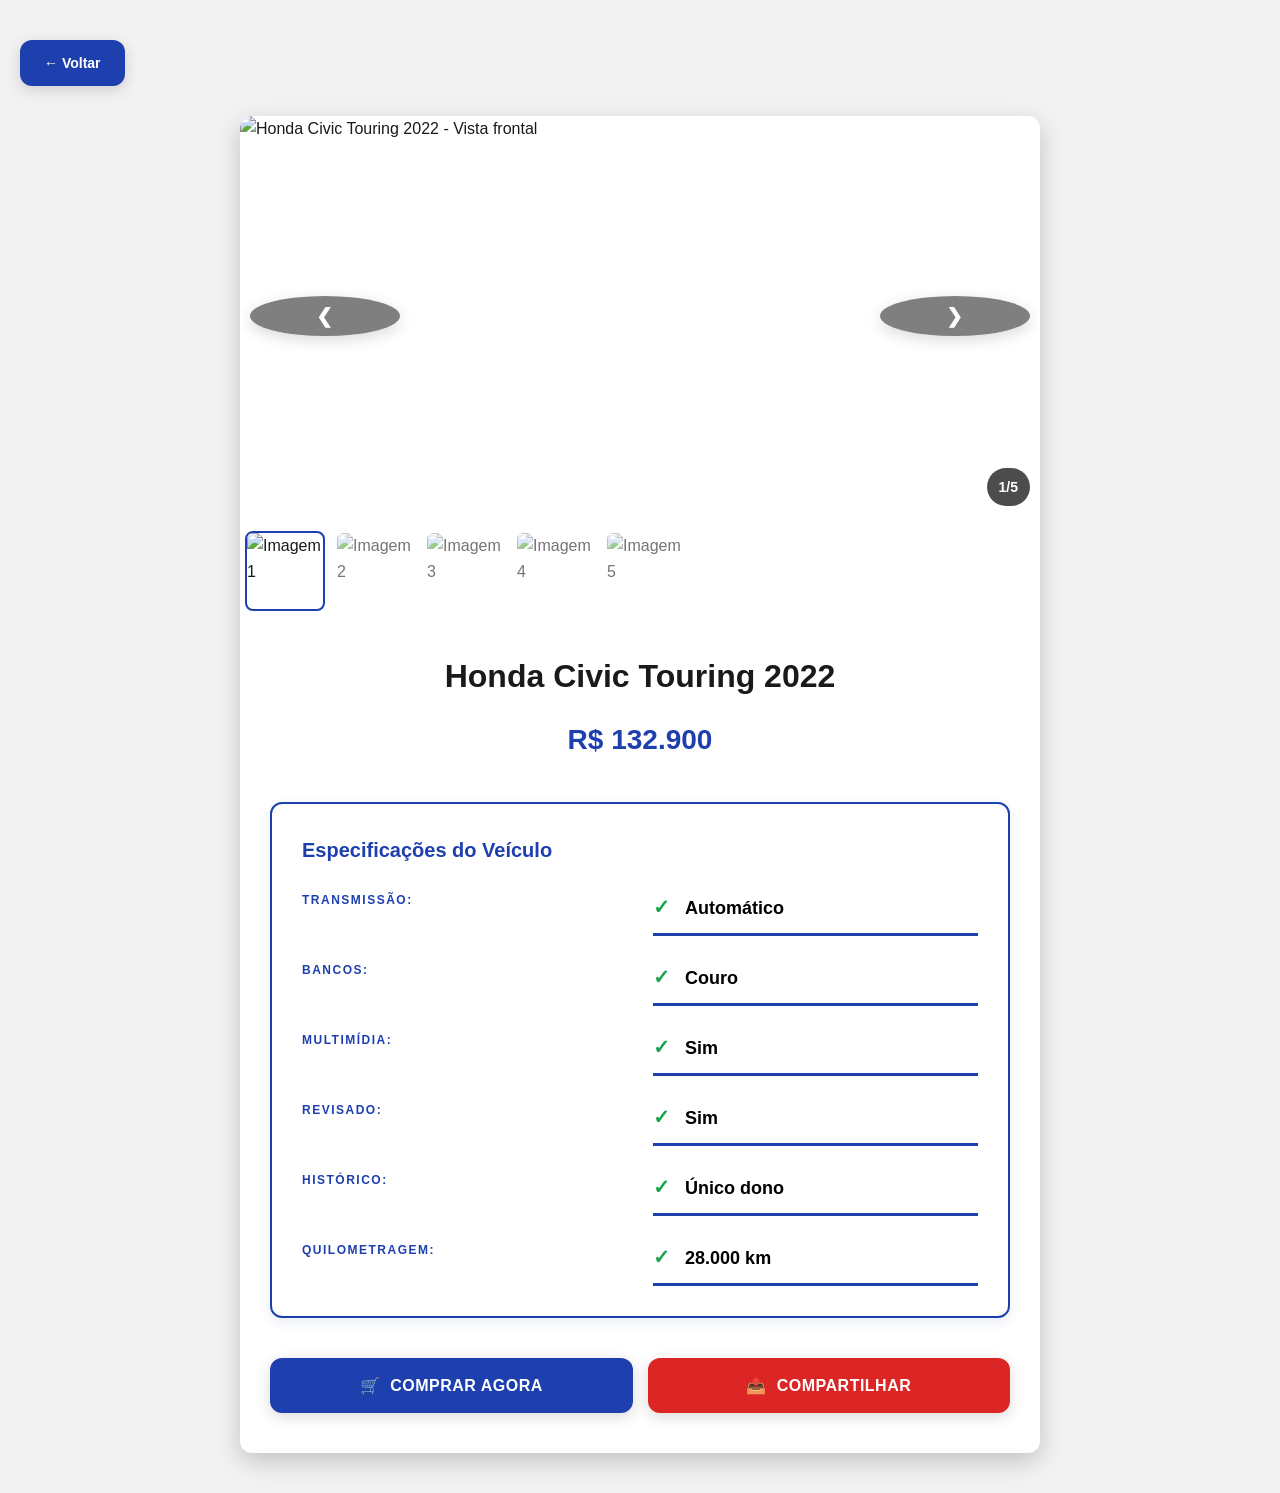
==== detalhes.html @ 36376720 "Initial commit: Publish AutoCar Marketplace - Estrutura inicial do projeto com páginas, estilos e sc" ====
<!DOCTYPE html>
<html lang="pt-BR">

<head>
    <meta charset="UTF-8">
    <meta name="viewport" content="width=device-width, initial-scale=1.0">
    <meta name="description" content="Detalhes do veículo - Honda Civic Touring 2022">
    <meta name="theme-color" content="#1a1a1a">
    <title>Honda Civic Touring 2022 - AutoCar Marketplace</title>
    <link rel="stylesheet" href="css/detalhes.css">
</head>

<body>

<main class="vehicle-details">

    <header class="details-header">
        <a href="index.html" class="back-link" aria-label="Voltar para página inicial">
            ← Voltar
        </a>
    </header>

    <article class="vehicle-card">

        <figure class="vehicle-image">
            <img 
                src="https://image1.mobiauto.com.br/images/api/images/v1.0/49870207/transform/fl_progressive,f_webp,q_85,w_959" 
                alt="Honda Civic Touring 2022 - Vista frontal"
                loading="lazy"
            >
        </figure>

        <section class="vehicle-info">

            <div class="header-info">
                <h1>Honda Civic Touring 2022</h1>
                <p class="price">R$ 132.900</p>
            </div>

            <section class="specifications" aria-labelledby="specs-title">
                <h2 id="specs-title">Especificações do Veículo</h2>
                <dl class="specs-list">
                    <dt>Transmissão:</dt>
                    <dd>Automático</dd>
                    
                    <dt>Bancos:</dt>
                    <dd>Couro</dd>
                    
                    <dt>Multimídia:</dt>
                    <dd>Sim</dd>
                    
                    <dt>Revisado:</dt>
                    <dd>Sim</dd>
                    
                    <dt>Histórico:</dt>
                    <dd>Único dono</dd>
                    
                    <dt>Quilometragem:</dt>
                    <dd>28.000 km</dd>
                </dl>
            </section>

            <div class="actions">
                <button class="btn btn-primary" onclick="handlePurchase()" aria-label="Comprar Honda Civic Touring 2022">
                    <span>🛒</span> Comprar Agora
                </button>

                <button class="btn btn-secondary" onclick="handleShare()" aria-label="Compartilhar anúncio do veículo">
                    <span>📤</span> Compartilhar
                </button>
            </div>

        </section>

    </article>

</main>

<script src="js/galeria.js" defer></script>
<script src="js/detalhes.js" defer></script>

</body>

</html>
---- css/detalhes.css ----
* {
  margin: 0;
  padding: 0;
  box-sizing: border-box;
}

:root {
  --primary-color: #1e40af;
  --primary-hover: #1e3a8a;
  --secondary-color: #dc2626;
  --secondary-hover: #b91c1c;
  --success-color: #16a34a;
  --background-light: #f2f2f2;
  --background-white: #ffffff;
  --text-dark: #1a1a1a;
  --text-light: #404040;
  --border-color: #e0e0e0;
  --shadow-sm: 0 2px 8px rgba(0, 0, 0, 0.1);
  --shadow-md: 0 4px 15px rgba(0, 0, 0, 0.15);
  --shadow-lg: 0 8px 25px rgba(0, 0, 0, 0.2);
  --border-radius: 12px;
  --transition: all 0.3s ease;
}

html {
  scroll-behavior: smooth;
}

body {
  font-family: -apple-system, BlinkMacSystemFont, 'Segoe UI', Roboto, 'Helvetica Neue', Arial, sans-serif;
  background-color: var(--background-light);
  color: var(--text-dark);
  line-height: 1.6;
  min-height: 100vh;
  display: flex;
  flex-direction: column;
}

/* ===== MAIN ===== */
main {
  flex: 1;
  padding: 40px 20px;
}

/* ===== DETAILS HEADER ===== */
.details-header {
  margin-bottom: 30px;
}

.back-link {
  display: inline-block;
  padding: 12px 24px;
  background-color: var(--primary-color);
  color: white;
  border-radius: var(--border-radius);
  text-decoration: none;
  font-weight: 700;
  transition: var(--transition);
  font-size: 14px;
  box-shadow: var(--shadow-md);
}

.back-link:hover {
  background-color: var(--primary-hover);
  transform: translateY(-2px);
  box-shadow: var(--shadow-lg);
}

/* ===== VEHICLE CARD ===== */
.vehicle-card {
  background-color: var(--background-white);
  max-width: 800px;
  margin: 0 auto;
  border-radius: var(--border-radius);
  overflow: hidden;
  box-shadow: var(--shadow-lg);
  animation: slideIn 0.5s ease-out;
}

@keyframes slideIn {
  from {
    opacity: 0;
    transform: translateY(20px);
  }
  to {
    opacity: 1;
    transform: translateY(0);
  }
}

/* ===== VEHICLE IMAGE ===== */
.vehicle-image {
  position: relative;
  margin: 0;
}

.vehicle-image img {
  width: 100%;
  height: 400px;
  object-fit: cover;
  display: block;
}

.vehicle-badge {
  position: absolute;
  top: 20px;
  right: 20px;
  background-color: var(--secondary-color);
  color: white;
  padding: 10px 20px;
  border-radius: 25px;
  font-size: 12px;
  font-weight: 700;
  text-transform: uppercase;
  box-shadow: var(--shadow-md);
}

/* ===== VEHICLE INFO ===== */
.vehicle-info {
  padding: 40px 30px;
}

.header-info {
  text-align: center;
  margin-bottom: 40px;
}

.header-info h1 {
  font-size: 32px;
  font-weight: 700;
  color: var(--text-dark);
  margin-bottom: 15px;
}

.price {
  font-size: 28px;
  color: var(--primary-color);
  font-weight: 700;
  margin: 0;
}

/* ===== SPECIFICATIONS ===== */
.specifications {
  margin: 40px 0;
  padding: 30px;
  background-color: #ffffff;
  border-radius: var(--border-radius);
  border: 2px solid var(--primary-color);
  box-shadow: 0 4px 12px rgba(30, 64, 175, 0.1);
}

.specifications h2 {
  font-size: 20px;
  color: var(--primary-color);
  margin-bottom: 25px;
  text-align: left;
  font-weight: 700;
}

.specs-list {
  display: grid;
  grid-template-columns: repeat(auto-fit, minmax(250px, 1fr));
  gap: 25px;
  list-style: none;
}

.specs-list dt {
  font-weight: 700;
  color: var(--primary-color);
  font-size: 12px;
  text-transform: uppercase;
  letter-spacing: 1.5px;
  margin-bottom: 8px;
  display: block;
}

.specs-list dd {
  color: #000000;
  font-size: 18px;
  font-weight: 700;
  margin: 0;
  padding: 0;
  border-bottom: 3px solid var(--primary-color);
  padding-bottom: 10px;
  opacity: 1;
}

.specs-list dd::before {
  content: "✓ ";
  color: var(--success-color);
  font-weight: 700;
  margin-right: 10px;
  font-size: 20px;
  opacity: 1;
}

/* ===== ACTIONS ===== */
.actions {
  display: flex;
  gap: 15px;
  margin-top: 40px;
  flex-wrap: wrap;
}

button {
  flex: 1;
  min-width: 150px;
  padding: 18px 24px;
  border: none;
  border-radius: var(--border-radius);
  cursor: pointer;
  font-weight: 700;
  font-size: 16px;
  transition: var(--transition);
  display: flex;
  align-items: center;
  justify-content: center;
  gap: 10px;
  white-space: nowrap;
  box-shadow: var(--shadow-md);
  text-transform: uppercase;
  letter-spacing: 0.5px;
}

button:active {
  transform: translateY(2px);
}

.btn-primary {
  background-color: var(--primary-color);
  color: white;
}

.btn-primary:hover {
  background-color: var(--primary-hover);
  transform: translateY(-3px);
  box-shadow: var(--shadow-lg);
}

.btn-secondary {
  background-color: var(--secondary-color);
  color: white;
}

.btn-secondary:hover {
  background-color: var(--secondary-hover);
  transform: translateY(-3px);
  box-shadow: var(--shadow-lg);
}

button:focus-visible {
  outline: 3px solid var(--primary-color);
  outline-offset: 3px;
}

/* ===== FOOTER ===== */
footer {
  background-color: var(--text-dark);
  color: white;
  text-align: center;
  padding: 30px;
  margin-top: auto;
}

footer p {
  font-size: 14px;
  margin: 5px 0;
}

/* ===== NOTIFICAÇÕES ===== */
.notification {
  position: fixed;
  top: 20px;
  right: 20px;
  padding: 16px 24px;
  border-radius: var(--border-radius);
  font-weight: 600;
  opacity: 0;
  transform: translateX(400px);
  transition: var(--transition);
  z-index: 1000;
  box-shadow: var(--shadow-lg);
}

.notification.show {
  opacity: 1;
  transform: translateX(0);
}

.notification-success {
  background-color: var(--success-color);
  color: white;
}

.notification-info {
  background-color: var(--primary-color);
  color: white;
}

.notification-warning {
  background-color: #fbbf24;
  color: #1a1a1a;
}

.notification-error {
  background-color: var(--secondary-color);
  color: white;
}

/* ===== MODAL ===== */
.modal {
  position: fixed;
  top: 0;
  left: 0;
  width: 100%;
  height: 100%;
  background-color: rgba(0, 0, 0, 0.6);
  display: flex;
  align-items: center;
  justify-content: center;
  z-index: 999;
  opacity: 0;
  pointer-events: none;
  transition: opacity 0.3s ease;
}

.modal.show {
  opacity: 1;
  pointer-events: auto;
}

.modal-content {
  background-color: white;
  padding: 30px;
  border-radius: var(--border-radius);
  box-shadow: var(--shadow-lg);
  max-width: 500px;
  width: 90%;
  text-align: center;
  border-top: 4px solid var(--primary-color);
}

.modal-content h2 {
  color: var(--primary-color);
  margin-bottom: 15px;
  font-size: 24px;
  font-weight: 700;
}

.modal-content p {
  color: var(--text-light);
  margin-bottom: 30px;
  font-size: 16px;
}

.modal-buttons {
  display: flex;
  gap: 15px;
  justify-content: center;
}

.modal-confirm,
.modal-cancel {
  padding: 14px 24px;
  border: none;
  border-radius: var(--border-radius);
  cursor: pointer;
  font-weight: 700;
  font-size: 14px;
  transition: var(--transition);
  flex: 1;
  max-width: 150px;
  text-transform: uppercase;
}

.modal-confirm {
  background-color: var(--primary-color);
  color: white;
}

.modal-confirm:hover {
  background-color: var(--primary-hover);
  transform: translateY(-2px);
}

.modal-cancel {
  background-color: #000000;
  color: white;
}

.modal-cancel:hover {
  background-color: #000000;
  transform: translateY(-2px);
}

/* ===== SHARE MENU ===== */
.share-menu {
  position: fixed;
  top: 0;
  left: 0;
  width: 100%;
  height: 100%;
  background-color: rgba(0, 0, 0, 0.6);
  display: flex;
  align-items: center;
  justify-content: center;
  z-index: 999;
  opacity: 0;
  pointer-events: none;
  transition: opacity 0.3s ease;
}

.share-menu.show {
  opacity: 1;
  pointer-events: auto;
}

.share-menu-content {
  background-color: white;
  padding: 30px;
  border-radius: var(--border-radius);
  box-shadow: var(--shadow-lg);
  max-width: 400px;
  width: 90%;
  border-top: 4px solid var(--primary-color);
}

.share-menu-content h3 {
  color: var(--primary-color);
  margin-bottom: 20px;
  text-align: center;
  font-size: 20px;
  font-weight: 700;
}

.share-option {
  width: 100%;
  padding: 14px 20px;
  margin-bottom: 10px;
  background-color: #f9f9f9;
  color: var(--text-dark);
  border: 2px solid var(--primary-color);
  border-radius: var(--border-radius);
  cursor: pointer;
  font-weight: 600;
  font-size: 16px;
  transition: var(--transition);
  display: flex;
  align-items: center;
  justify-content: flex-start;
  gap: 12px;
}

.share-option:hover {
  background-color: var(--primary-color);
  color: white;
  transform: translateX(5px);
  box-shadow: var(--shadow-md);
}

.share-option span {
  font-size: 20px;
}

.share-close {
  width: 100%;
  padding: 12px;
  margin-top: 15px;
  background-color: #666666;
  color: white;
  border: none;
  border-radius: var(--border-radius);
  cursor: pointer;
  font-weight: 700;
  font-size: 14px;
  transition: var(--transition);
  text-transform: uppercase;
}

.share-close:hover {
  background-color: #444444;
  transform: translateY(-2px);
}

/* ===== GALERIA ===== */
.gallery-container {
  width: 100%;
  display: flex;
  flex-direction: column;
  gap: 15px;
}

.gallery-main {
  position: relative;
  width: 100%;
}

.gallery-main img {
  width: 100%;
  height: 400px;
  object-fit: cover;
  border-radius: var(--border-radius);
}

.gallery-btn {
  position: absolute;
  top: 50%;
  transform: translateY(-50%);
  background-color: rgba(0, 0, 0, 0.5);
  color: white;
  border: none;
  width: 40px;
  height: 40px;
  font-size: 20px;
  cursor: pointer;
  border-radius: 50%;
  transition: var(--transition);
  display: flex;
  align-items: center;
  justify-content: center;
}

.gallery-btn:hover {
  background-color: rgba(0, 0, 0, 0.8);
}

.gallery-prev {
  left: 10px;
}

.gallery-next {
  right: 10px;
}

.gallery-counter {
  position: absolute;
  bottom: 10px;
  right: 10px;
  background-color: rgba(0, 0, 0, 0.7);
  color: white;
  padding: 8px 12px;
  border-radius: 20px;
  font-size: 14px;
  font-weight: 600;
}

.gallery-thumbnails {
  display: flex;
  gap: 10px;
  overflow-x: auto;
  padding: 0 5px;
}

.gallery-thumbnails img {
  width: 80px;
  height: 80px;
  object-fit: cover;
  border-radius: 8px;
  cursor: pointer;
  opacity: 0.6;
  transition: var(--transition);
  border: 2px solid transparent;
}

.gallery-thumbnails img:hover {
  opacity: 1;
}

.gallery-thumbnails img.active {
  opacity: 1;
  border-color: var(--primary-color);
}

/* ===== RESPONSIVIDADE ===== */
@media (max-width: 768px) {
  .vehicle-image img {
    height: 300px;
  }

  .vehicle-info {
    padding: 25px 20px;
  }

  .header-info h1 {
    font-size: 24px;
  }

  .price {
    font-size: 22px;
  }

  .specifications {
    padding: 20px;
  }

  .specifications h2 {
    font-size: 18px;
  }

  .specs-list {
    grid-template-columns: 1fr;
    gap: 20px;
  }

  .specs-list dt {
    font-size: 11px;
  }

  .specs-list dd {
    font-size: 16px;
  }

  .actions {
    flex-direction: column;
  }

  button {
    width: 100%;
    min-width: unset;
    padding: 16px 20px;
  }

  .gallery-main img {
    height: 300px;
  }
}

@media (max-width: 480px) {
  .vehicle-image img {
    height: 250px;
  }

  .vehicle-info {
    padding: 20px 15px;
  }

  .header-info h1 {
    font-size: 20px;
  }

  .price {
    font-size: 20px;
  }

  .specifications {
    padding: 15px;
  }

  .specifications h2 {
    font-size: 16px;
  }

  .specs-list {
    gap: 15px;
  }

  .specs-list dt {
    font-size: 10px;
  }

  .specs-list dd {
    font-size: 14px;
  }

  .actions {
    gap: 10px;
  }

  button {
    padding: 14px 16px;
    font-size: 13px;
  }

  .back-link {
    padding: 10px 16px;
    font-size: 12px;
  }

  .gallery-main img {
    height: 250px;
  }

  .gallery-thumbnails img {
    width: 60px;
    height: 60px;
  }
}

/* ===== ACESSIBILIDADE ===== */
@media (prefers-reduced-motion: prefer-reduced-motion) {
  * {
    animation-duration: 0.01ms !important;
    animation-iteration-count: 1 !important;
    transition-duration: 0.01ms !important;
  }
}

@media (prefers-color-scheme: dark) {
  :root {
    --background-light: #1a1a1a;
    --background-white: #2a2a2a;
    --text-dark: #f0f0f0;
    --text-light: #b0b0b0;
    --border-color: #404040;
  }
}
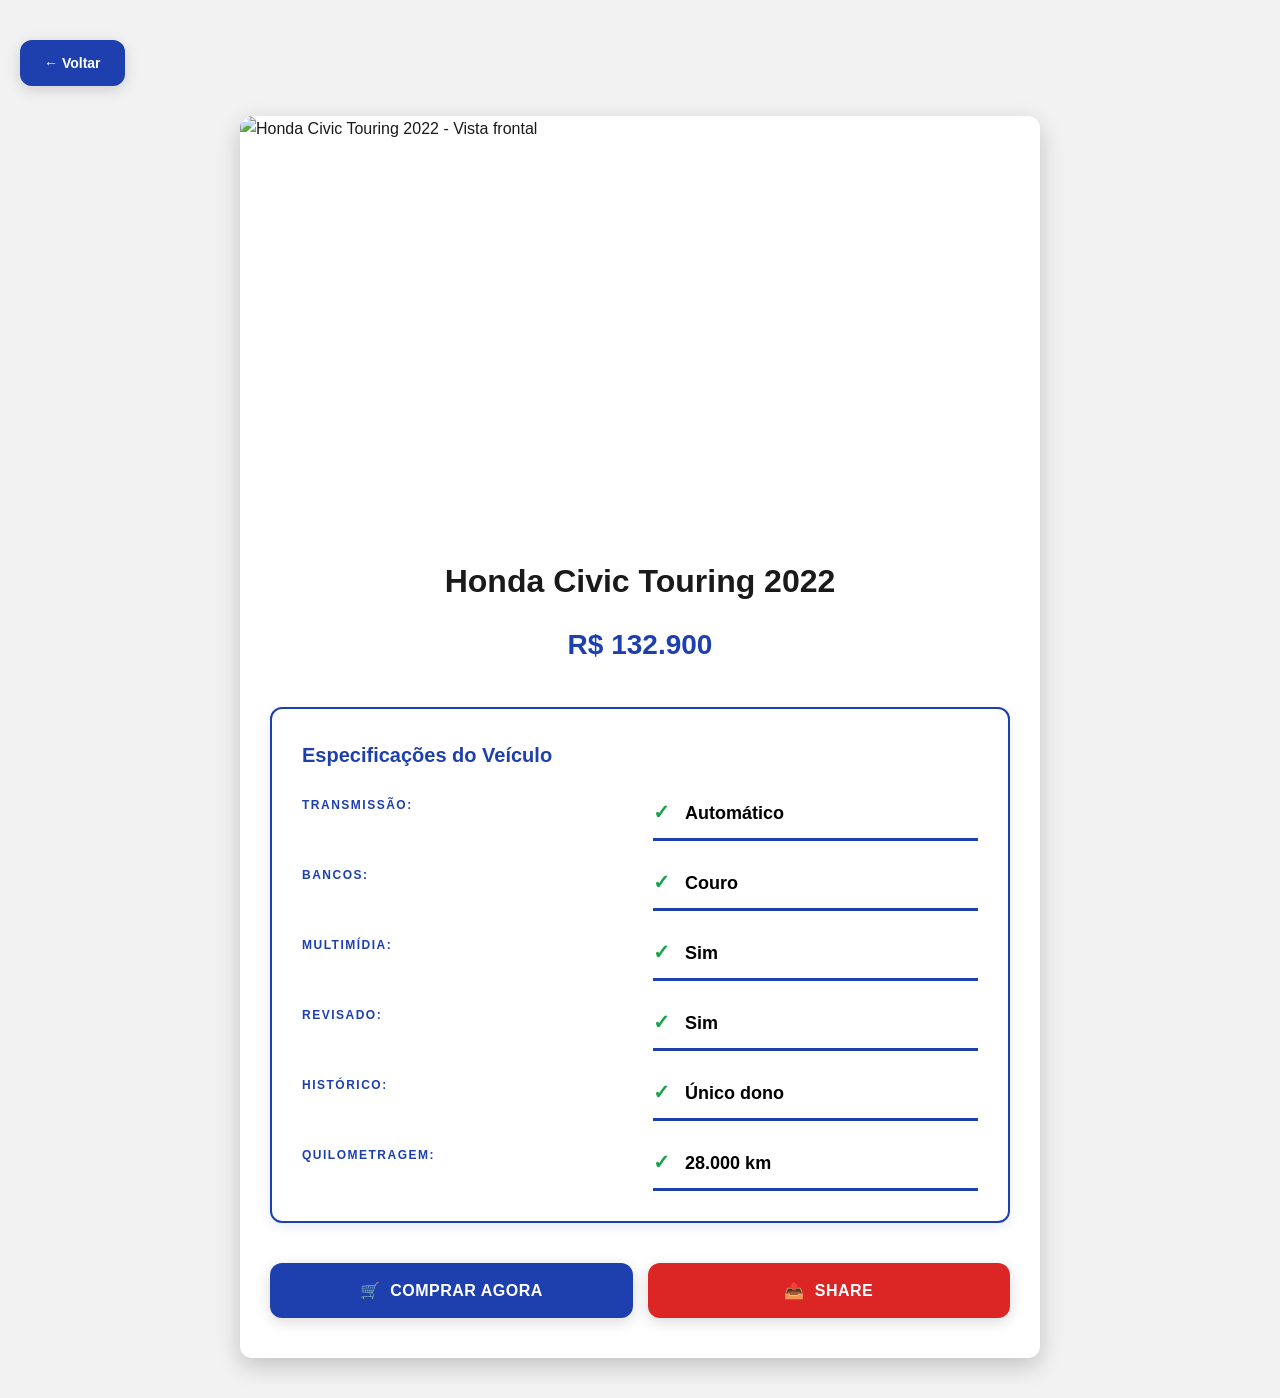
==== commit 0b8e39af: "compartilhar > share" ====
--- a/detalhes.html
+++ b/detalhes.html
@@ -66,7 +66,7 @@
                 </button>
 
                 <button class="btn btn-secondary" onclick="handleShare()" aria-label="Compartilhar anúncio do veículo">
-                    <span>📤</span> Compartilhar
+                    <span>📤</span> SHARE
                 </button>
             </div>
 
--- a/css/detalhes.css
+++ b/css/detalhes.css
@@ -175,14 +175,21 @@
 }
 
 .specs-list dd {
+<<<<<<< HEAD
+  color: var(--text-dark);
+=======
   color: #000000;
+>>>>>>> 34f2778c397e3755ad0755917b2faa8dd40517d7
   font-size: 18px;
   font-weight: 700;
   margin: 0;
   padding: 0;
   border-bottom: 3px solid var(--primary-color);
   padding-bottom: 10px;
-  opacity: 1;
+<<<<<<< HEAD
+=======
+  opacity: 1;
+>>>>>>> 34f2778c397e3755ad0755917b2faa8dd40517d7
 }
 
 .specs-list dd::before {
@@ -191,7 +198,10 @@
   font-weight: 700;
   margin-right: 10px;
   font-size: 20px;
-  opacity: 1;
+<<<<<<< HEAD
+=======
+  opacity: 1;
+>>>>>>> 34f2778c397e3755ad0755917b2faa8dd40517d7
 }
 
 /* ===== ACTIONS ===== */
@@ -482,6 +492,8 @@
   transform: translateY(-2px);
 }
 
+<<<<<<< HEAD
+=======
 /* ===== GALERIA ===== */
 .gallery-container {
   width: 100%;
@@ -571,6 +583,7 @@
   border-color: var(--primary-color);
 }
 
+>>>>>>> 34f2778c397e3755ad0755917b2faa8dd40517d7
 /* ===== RESPONSIVIDADE ===== */
 @media (max-width: 768px) {
   .vehicle-image img {
@@ -619,10 +632,13 @@
     min-width: unset;
     padding: 16px 20px;
   }
+<<<<<<< HEAD
+=======
 
   .gallery-main img {
     height: 300px;
   }
+>>>>>>> 34f2778c397e3755ad0755917b2faa8dd40517d7
 }
 
 @media (max-width: 480px) {
@@ -675,6 +691,8 @@
     padding: 10px 16px;
     font-size: 12px;
   }
+<<<<<<< HEAD
+=======
 
   .gallery-main img {
     height: 250px;
@@ -684,6 +702,7 @@
     width: 60px;
     height: 60px;
   }
+>>>>>>> 34f2778c397e3755ad0755917b2faa8dd40517d7
 }
 
 /* ===== ACESSIBILIDADE ===== */
@@ -703,4 +722,28 @@
     --text-light: #b0b0b0;
     --border-color: #404040;
   }
-}+<<<<<<< HEAD
+}
+
+.specs-list dd {
+  color: #000000;
+  font-size: 18px;
+  font-weight: 700;
+  margin: 0;
+  padding: 0;
+  border-bottom: 3px solid var(--primary-color);
+  padding-bottom: 10px;
+  opacity: 1;
+}
+
+.specs-list dd::before {
+  content: "✓ ";
+  color: var(--success-color);
+  font-weight: 700;
+  margin-right: 10px;
+  font-size: 20px;
+  opacity: 1;
+}   
+=======
+}
+>>>>>>> 34f2778c397e3755ad0755917b2faa8dd40517d7
